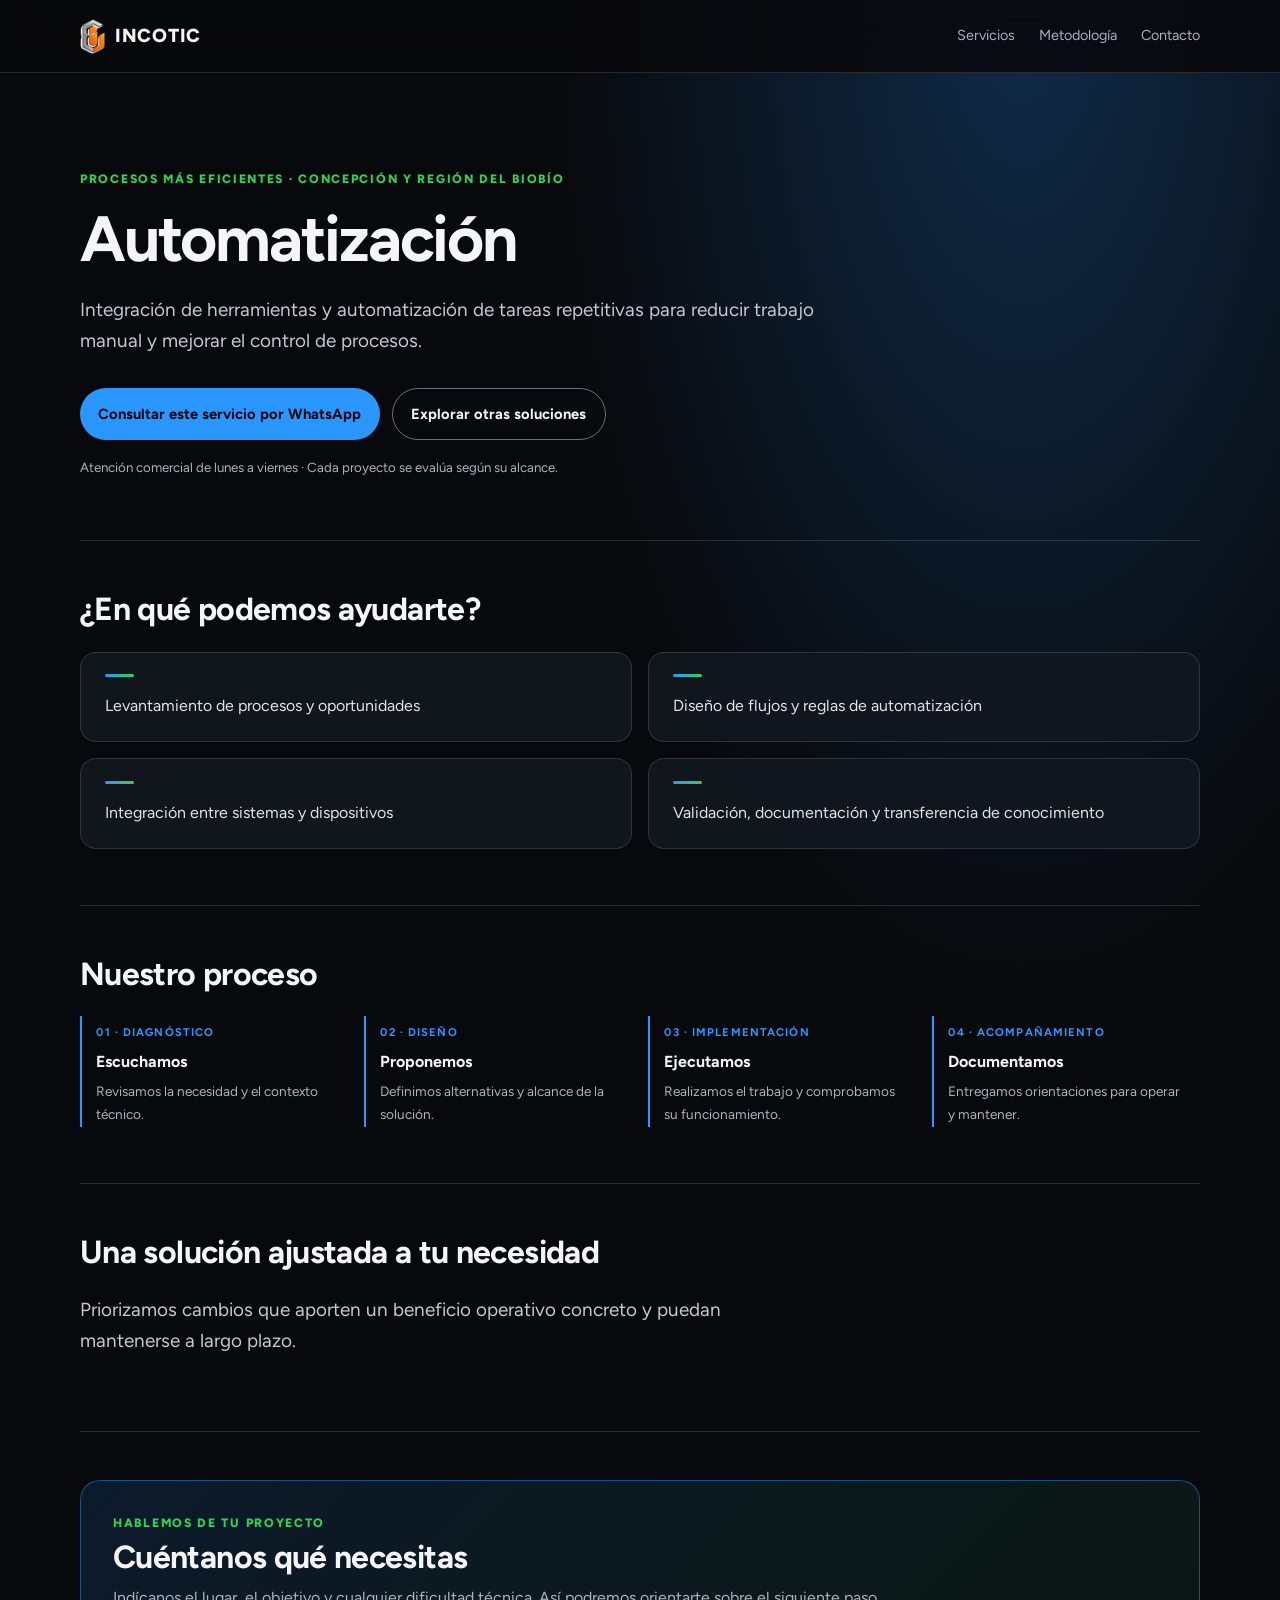
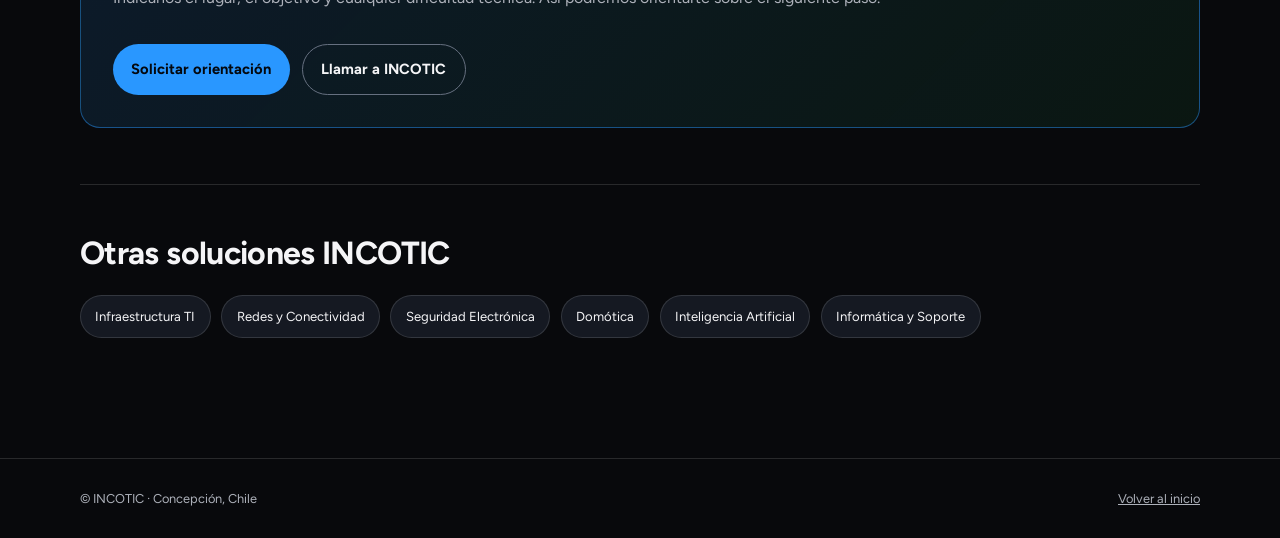
==== servicios/automatizacion.html @ 1e8f717e "Add seven dedicated INCOTIC service landing pages" ====
<!DOCTYPE html>
<html lang="es-CL">
<head>
<meta charset="utf-8"><meta name="viewport" content="width=device-width,initial-scale=1">
<title>Automatización en Concepción y Biobío | INCOTIC</title>
<meta name="description" content="Integración de herramientas y automatización de tareas repetitivas para reducir trabajo manual y mejorar el control de procesos. INCOTIC, Concepción y Región del Biobío.">
<link rel="canonical" href="https://incotic.vercel.app/servicios/automatizacion.html">
<meta property="og:type" content="website"><meta property="og:locale" content="es_CL">
<meta property="og:title" content="Automatización | INCOTIC"><meta property="og:description" content="Integración de herramientas y automatización de tareas repetitivas para reducir trabajo manual y mejorar el control de procesos.">
<meta property="og:url" content="https://incotic.vercel.app/servicios/automatizacion.html"><meta property="og:image" content="https://incotic.vercel.app/og-image.jpg">
<link rel="icon" href="/logo.png" type="image/png">
<link rel="preconnect" href="https://fonts.googleapis.com">
<link rel="preconnect" href="https://fonts.gstatic.com" crossorigin>
<link href="https://fonts.googleapis.com/css2?family=Figtree:wght@400;500;600;700;800&display=swap" rel="stylesheet">
<link rel="stylesheet" href="/servicios.css">
<script type="application/ld+json">{"@context":"https://schema.org","@type":"Service","name":"Automatización","serviceType":"Automatización","description":"Integración de herramientas y automatización de tareas repetitivas para reducir trabajo manual y mejorar el control de procesos.","url":"https://incotic.vercel.app/servicios/automatizacion.html","provider":{"@type":"Organization","name":"INCOTIC","url":"https://incotic.vercel.app/"},"areaServed":{"@type":"AdministrativeArea","name":"Región del Biobío, Chile"}}</script>
</head>
<body>
<a href="#contenido" class="skip">Saltar al contenido</a>
<header class="site-header"><nav class="shell nav" aria-label="Navegación principal">
<a class="brand" href="/"><img src="/logo.png" alt="" width="25" height="35"> INCOTIC</a>
<div class="nav-links"><a href="/#soluciones">Servicios</a><a href="/#metodologia">Metodología</a><a href="/#contacto">Contacto</a></div>
</nav></header>
<main id="contenido" class="shell">
<section class="hero" aria-labelledby="servicio-titulo">
<div class="eyebrow">Procesos más eficientes · Concepción y Región del Biobío</div>
<h1 id="servicio-titulo">Automatización</h1>
<p class="lede">Integración de herramientas y automatización de tareas repetitivas para reducir trabajo manual y mejorar el control de procesos.</p>
<div class="actions"><a class="action action-primary" href="https://wa.me/56973828553?text=Hola%2C%20quisiera%20una%20evaluaci%C3%B3n%20sobre%20Automatizaci%C3%B3n%20para%20mi%20proyecto." target="_blank" rel="noopener noreferrer">Consultar este servicio por WhatsApp</a><a class="action action-secondary" href="/#soluciones">Explorar otras soluciones</a></div>
<p class="note">Atención comercial de lunes a viernes · Cada proyecto se evalúa según su alcance.</p>
</section>
<section class="section" aria-labelledby="alcance"><h2 id="alcance">¿En qué podemos ayudarte?</h2>
<div class="grid"><article class="tile"><p>Levantamiento de procesos y oportunidades</p></article>
<article class="tile"><p>Diseño de flujos y reglas de automatización</p></article>
<article class="tile"><p>Integración entre sistemas y dispositivos</p></article>
<article class="tile"><p>Validación, documentación y transferencia de conocimiento</p></article></div></section>
<section class="section" aria-labelledby="metodo"><h2 id="metodo">Nuestro proceso</h2>
<div class="process">
<div class="step"><b>01 · Diagnóstico</b><h3>Escuchamos</h3><p>Revisamos la necesidad y el contexto técnico.</p></div>
<div class="step"><b>02 · Diseño</b><h3>Proponemos</h3><p>Definimos alternativas y alcance de la solución.</p></div>
<div class="step"><b>03 · Implementación</b><h3>Ejecutamos</h3><p>Realizamos el trabajo y comprobamos su funcionamiento.</p></div>
<div class="step"><b>04 · Acompañamiento</b><h3>Documentamos</h3><p>Entregamos orientaciones para operar y mantener.</p></div>
</div></section>
<section class="section" aria-labelledby="enfoque"><h2 id="enfoque">Una solución ajustada a tu necesidad</h2><p class="lede">Priorizamos cambios que aporten un beneficio operativo concreto y puedan mantenerse a largo plazo.</p></section>
<section class="section" aria-labelledby="cotiza"><div class="cta"><div class="eyebrow">Hablemos de tu proyecto</div><h2 id="cotiza">Cuéntanos qué necesitas</h2><p>Indícanos el lugar, el objetivo y cualquier dificultad técnica. Así podremos orientarte sobre el siguiente paso.</p><div class="actions"><a class="action action-primary" href="https://wa.me/56973828553?text=Hola%2C%20quisiera%20una%20evaluaci%C3%B3n%20sobre%20Automatizaci%C3%B3n%20para%20mi%20proyecto." target="_blank" rel="noopener noreferrer">Solicitar orientación</a><a class="action action-secondary" href="tel:+56973828553">Llamar a INCOTIC</a></div></div></section>
<section class="section" aria-labelledby="otros"><h2 id="otros">Otras soluciones INCOTIC</h2><nav class="other-services" aria-label="Otros servicios"><a href="/servicios/infraestructura-ti.html">Infraestructura TI</a><a href="/servicios/redes-y-conectividad.html">Redes y Conectividad</a><a href="/servicios/seguridad-electronica.html">Seguridad Electrónica</a><a href="/servicios/domotica.html">Domótica</a><a href="/servicios/inteligencia-artificial.html">Inteligencia Artificial</a><a href="/servicios/informatica.html">Informática y Soporte</a></nav></section>
</main>
<footer class="site-footer"><div class="shell footer-inner"><span>© INCOTIC · Concepción, Chile</span><a href="/">Volver al inicio</a></div></footer>
</body>
</html>
---- servicios.css ----
:root{color-scheme:dark;--bg:#08090c;--surface:#12161e;--line:rgba(255,255,255,.13);--text:#f5f5f7;--muted:#adb1ba;--blue:#2997ff;--green:#30d158}
*{box-sizing:border-box}html{scroll-behavior:smooth}body{margin:0;font-family:Figtree,system-ui,sans-serif;color:var(--text);background:radial-gradient(ellipse at 80% 0%,#102b48 0,transparent 33%),var(--bg);line-height:1.65}
a{color:inherit}a:focus-visible{outline:3px solid var(--blue);outline-offset:4px;border-radius:4px}
.shell{width:min(1120px,calc(100% - 2.5rem));margin:0 auto}
.site-header{border-bottom:1px solid var(--line);background:rgba(8,9,12,.88);backdrop-filter:blur(16px);position:sticky;top:0;z-index:30}
.nav{min-height:72px;display:flex;align-items:center;justify-content:space-between;gap:1rem}.brand{display:inline-flex;align-items:center;gap:.65rem;font-size:1.18rem;font-weight:800;text-decoration:none;letter-spacing:.04em}.brand img{height:35px;width:auto}.nav-links{display:flex;flex-wrap:wrap;gap:clamp(.8rem,3vw,1.5rem)}.nav-links a{text-decoration:none;color:var(--muted);font-size:.9rem}.nav-links a:hover{color:#fff}
.skip{position:absolute;left:1rem;top:-5rem;background:#fff;color:#111;padding:.65rem 1rem;z-index:100}.skip:focus{top:.5rem}
.hero{padding:clamp(3.5rem,8vw,6rem) 0 3rem}.eyebrow{color:var(--green);font-size:.76rem;letter-spacing:.14em;text-transform:uppercase;font-weight:800}.hero h1{font-size:clamp(2.2rem,5.6vw,4rem);max-width:840px;line-height:1.13;letter-spacing:-.035em;margin:.85rem 0 1.2rem}.lede{max-width:740px;color:#c6c9d2;font-size:clamp(1rem,2.3vw,1.18rem)}
.actions{display:flex;flex-wrap:wrap;gap:.75rem;margin-top:2rem}.action{min-height:46px;display:inline-flex;align-items:center;justify-content:center;padding:.78rem 1.15rem;border-radius:999px;text-decoration:none;font-weight:700;font-size:.92rem}.action-primary{background:var(--blue);color:#04080e}.action-secondary{border:1px solid #667080;color:#f5f5f7}
.note{color:var(--muted);font-size:.83rem;margin-top:1.1rem}
.section{padding:3rem 0 3.5rem;border-top:1px solid var(--line)}.section h2{font-size:clamp(1.45rem,3vw,2rem);line-height:1.25;letter-spacing:-.02em;margin:0 0 1.4rem}.grid{display:grid;grid-template-columns:repeat(2,minmax(0,1fr));gap:1rem}
.tile{background:rgba(19,24,32,.85);border:1px solid var(--line);border-radius:16px;padding:1.35rem 1.5rem}.tile::before{content:"";display:block;width:29px;height:3px;background:linear-gradient(90deg,var(--blue),var(--green));border-radius:3px;margin-bottom:1rem}.tile p{margin:0;color:#e2e3e7}
.process{display:grid;grid-template-columns:repeat(4,minmax(0,1fr));gap:1rem}.step{border-left:2px solid var(--blue);padding:.1rem .9rem}.step b{color:var(--blue);font-size:.7rem;letter-spacing:.1em;text-transform:uppercase}.step h3{font-size:1rem;margin:.3rem 0}.step p{font-size:.85rem;color:var(--muted);margin:0}
.cta{padding:2rem;border:1px solid rgba(41,151,255,.45);border-radius:20px;background:linear-gradient(135deg,rgba(41,151,255,.13),rgba(48,209,88,.07))}.cta h2{margin:.25rem 0}.cta p{color:var(--muted);margin:.5rem 0}
.other-services{display:flex;flex-wrap:wrap;gap:.65rem}.other-services a{display:inline-flex;align-items:center;border:1px solid var(--line);background:#151922;padding:.6rem .9rem;border-radius:999px;text-decoration:none;font-size:.82rem}.other-services a:hover{border-color:var(--blue)}
.site-footer{margin-top:4rem;padding:1.8rem 0;border-top:1px solid var(--line);color:var(--muted);font-size:.8rem}.footer-inner{display:flex;align-items:center;justify-content:space-between;flex-wrap:wrap;gap:1rem}
@media(max-width:680px){.shell{width:min(100% - 1.5rem,1120px)}.nav{min-height:65px;flex-wrap:wrap;padding:.6rem 0}.nav-links{gap:.7rem 1.2rem}.hero{padding-top:2.6rem}.grid,.process{grid-template-columns:1fr}.actions .action{width:100%}.tile{padding:1.1rem}.cta{padding:1.4rem}}
@media(prefers-reduced-motion:reduce){html{scroll-behavior:auto}}
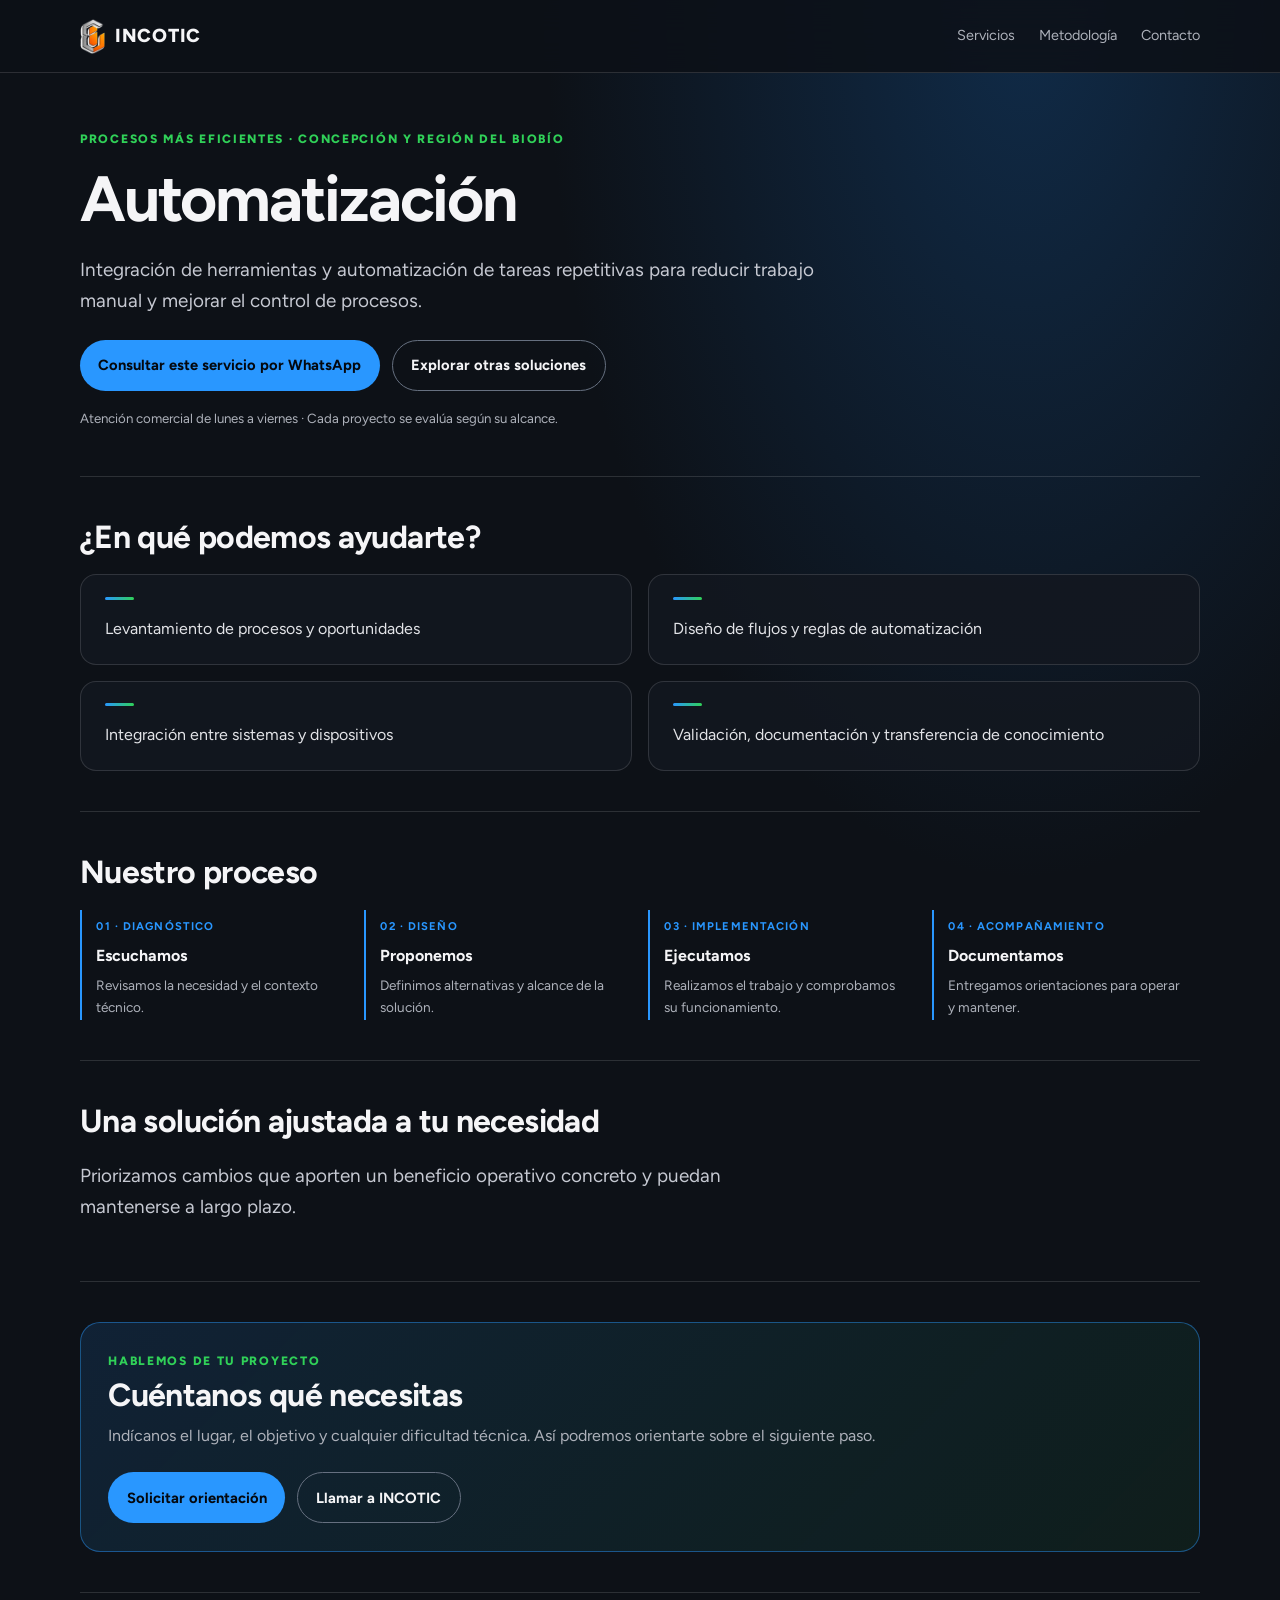
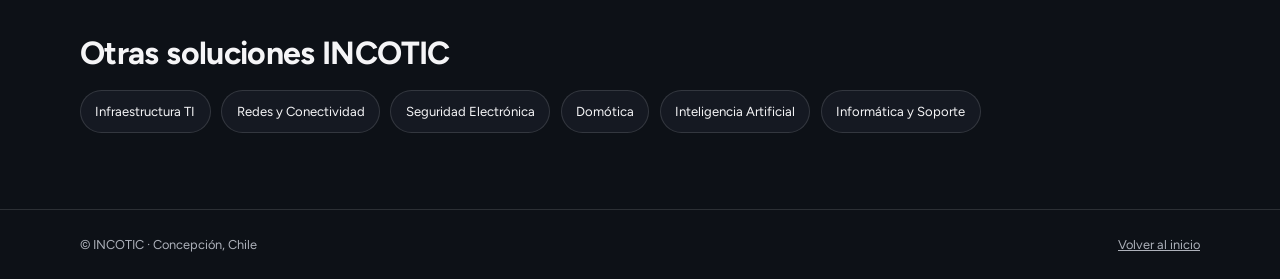
==== commit 472d0331: "Agrega páginas de servicio, accesibilidad y pruebas automáticas Porta lo útil del PR #4 adaptado a G" ====
--- a/servicios/automatizacion.html
+++ b/servicios/automatizacion.html
@@ -4,29 +4,29 @@
 <meta charset="utf-8"><meta name="viewport" content="width=device-width,initial-scale=1">
 <title>Automatización en Concepción y Biobío | INCOTIC</title>
 <meta name="description" content="Integración de herramientas y automatización de tareas repetitivas para reducir trabajo manual y mejorar el control de procesos. INCOTIC, Concepción y Región del Biobío.">
-<link rel="canonical" href="https://incotic.vercel.app/servicios/automatizacion.html">
+<link rel="canonical" href="https://www.incotic.com/servicios/automatizacion.html">
 <meta property="og:type" content="website"><meta property="og:locale" content="es_CL">
 <meta property="og:title" content="Automatización | INCOTIC"><meta property="og:description" content="Integración de herramientas y automatización de tareas repetitivas para reducir trabajo manual y mejorar el control de procesos.">
-<meta property="og:url" content="https://incotic.vercel.app/servicios/automatizacion.html"><meta property="og:image" content="https://incotic.vercel.app/og-image.jpg">
-<link rel="icon" href="/logo.png" type="image/png">
+<meta property="og:url" content="https://www.incotic.com/servicios/automatizacion.html"><meta property="og:image" content="https://www.incotic.com/og-image.jpg">
+<link rel="icon" href="../logo.png" type="image/png">
 <link rel="preconnect" href="https://fonts.googleapis.com">
 <link rel="preconnect" href="https://fonts.gstatic.com" crossorigin>
 <link href="https://fonts.googleapis.com/css2?family=Figtree:wght@400;500;600;700;800&display=swap" rel="stylesheet">
-<link rel="stylesheet" href="/servicios.css">
-<script type="application/ld+json">{"@context":"https://schema.org","@type":"Service","name":"Automatización","serviceType":"Automatización","description":"Integración de herramientas y automatización de tareas repetitivas para reducir trabajo manual y mejorar el control de procesos.","url":"https://incotic.vercel.app/servicios/automatizacion.html","provider":{"@type":"Organization","name":"INCOTIC","url":"https://incotic.vercel.app/"},"areaServed":{"@type":"AdministrativeArea","name":"Región del Biobío, Chile"}}</script>
+<link rel="stylesheet" href="../servicios.css">
+<script type="application/ld+json">{"@context":"https://schema.org","@type":"Service","name":"Automatización","serviceType":"Automatización","description":"Integración de herramientas y automatización de tareas repetitivas para reducir trabajo manual y mejorar el control de procesos.","url":"https://www.incotic.com/servicios/automatizacion.html","provider":{"@type":"Organization","name":"INCOTIC","url":"https://www.incotic.com/"},"areaServed":{"@type":"AdministrativeArea","name":"Región del Biobío, Chile"}}</script>
 </head>
 <body>
 <a href="#contenido" class="skip">Saltar al contenido</a>
 <header class="site-header"><nav class="shell nav" aria-label="Navegación principal">
-<a class="brand" href="/"><img src="/logo.png" alt="" width="25" height="35"> INCOTIC</a>
-<div class="nav-links"><a href="/#soluciones">Servicios</a><a href="/#metodologia">Metodología</a><a href="/#contacto">Contacto</a></div>
+<a class="brand" href="../index.html"><img src="../logo.png" alt="" width="25" height="35"> INCOTIC</a>
+<div class="nav-links"><a href="../index.html#soluciones">Servicios</a><a href="../index.html#metodologia">Metodología</a><a href="../index.html#contacto">Contacto</a></div>
 </nav></header>
 <main id="contenido" class="shell">
 <section class="hero" aria-labelledby="servicio-titulo">
 <div class="eyebrow">Procesos más eficientes · Concepción y Región del Biobío</div>
 <h1 id="servicio-titulo">Automatización</h1>
 <p class="lede">Integración de herramientas y automatización de tareas repetitivas para reducir trabajo manual y mejorar el control de procesos.</p>
-<div class="actions"><a class="action action-primary" href="https://wa.me/56973828553?text=Hola%2C%20quisiera%20una%20evaluaci%C3%B3n%20sobre%20Automatizaci%C3%B3n%20para%20mi%20proyecto." target="_blank" rel="noopener noreferrer">Consultar este servicio por WhatsApp</a><a class="action action-secondary" href="/#soluciones">Explorar otras soluciones</a></div>
+<div class="actions"><a class="action action-primary" href="https://wa.me/56973828553?text=Hola%2C%20quisiera%20una%20evaluaci%C3%B3n%20sobre%20Automatizaci%C3%B3n%20para%20mi%20proyecto." target="_blank" rel="noopener noreferrer">Consultar este servicio por WhatsApp</a><a class="action action-secondary" href="../index.html#soluciones">Explorar otras soluciones</a></div>
 <p class="note">Atención comercial de lunes a viernes · Cada proyecto se evalúa según su alcance.</p>
 </section>
 <section class="section" aria-labelledby="alcance"><h2 id="alcance">¿En qué podemos ayudarte?</h2>
@@ -43,8 +43,8 @@
 </div></section>
 <section class="section" aria-labelledby="enfoque"><h2 id="enfoque">Una solución ajustada a tu necesidad</h2><p class="lede">Priorizamos cambios que aporten un beneficio operativo concreto y puedan mantenerse a largo plazo.</p></section>
 <section class="section" aria-labelledby="cotiza"><div class="cta"><div class="eyebrow">Hablemos de tu proyecto</div><h2 id="cotiza">Cuéntanos qué necesitas</h2><p>Indícanos el lugar, el objetivo y cualquier dificultad técnica. Así podremos orientarte sobre el siguiente paso.</p><div class="actions"><a class="action action-primary" href="https://wa.me/56973828553?text=Hola%2C%20quisiera%20una%20evaluaci%C3%B3n%20sobre%20Automatizaci%C3%B3n%20para%20mi%20proyecto." target="_blank" rel="noopener noreferrer">Solicitar orientación</a><a class="action action-secondary" href="tel:+56973828553">Llamar a INCOTIC</a></div></div></section>
-<section class="section" aria-labelledby="otros"><h2 id="otros">Otras soluciones INCOTIC</h2><nav class="other-services" aria-label="Otros servicios"><a href="/servicios/infraestructura-ti.html">Infraestructura TI</a><a href="/servicios/redes-y-conectividad.html">Redes y Conectividad</a><a href="/servicios/seguridad-electronica.html">Seguridad Electrónica</a><a href="/servicios/domotica.html">Domótica</a><a href="/servicios/inteligencia-artificial.html">Inteligencia Artificial</a><a href="/servicios/informatica.html">Informática y Soporte</a></nav></section>
+<section class="section" aria-labelledby="otros"><h2 id="otros">Otras soluciones INCOTIC</h2><nav class="other-services" aria-label="Otros servicios"><a href="infraestructura-ti.html">Infraestructura TI</a><a href="redes-y-conectividad.html">Redes y Conectividad</a><a href="seguridad-electronica.html">Seguridad Electrónica</a><a href="domotica.html">Domótica</a><a href="inteligencia-artificial.html">Inteligencia Artificial</a><a href="informatica.html">Informática y Soporte</a></nav></section>
 </main>
-<footer class="site-footer"><div class="shell footer-inner"><span>© INCOTIC · Concepción, Chile</span><a href="/">Volver al inicio</a></div></footer>
+<footer class="site-footer"><div class="shell footer-inner"><span>© INCOTIC · Concepción, Chile</span><a href="../index.html">Volver al inicio</a></div></footer>
 </body>
 </html>
--- a/servicios.css
+++ b/servicios.css
@@ -1,18 +1,18 @@
-:root{color-scheme:dark;--bg:#08090c;--surface:#12161e;--line:rgba(255,255,255,.13);--text:#f5f5f7;--muted:#adb1ba;--blue:#2997ff;--green:#30d158}
+:root{color-scheme:dark;--bg:#0d1117;--surface:#1b222d;--line:rgba(255,255,255,.13);--text:#f5f5f7;--muted:#adb1ba;--blue:#2997ff;--green:#30d158}
 *{box-sizing:border-box}html{scroll-behavior:smooth}body{margin:0;font-family:Figtree,system-ui,sans-serif;color:var(--text);background:radial-gradient(ellipse at 80% 0%,#102b48 0,transparent 33%),var(--bg);line-height:1.65}
 a{color:inherit}a:focus-visible{outline:3px solid var(--blue);outline-offset:4px;border-radius:4px}
 .shell{width:min(1120px,calc(100% - 2.5rem));margin:0 auto}
-.site-header{border-bottom:1px solid var(--line);background:rgba(8,9,12,.88);backdrop-filter:blur(16px);position:sticky;top:0;z-index:30}
+.site-header{border-bottom:1px solid var(--line);background:rgba(13,17,23,.88);backdrop-filter:blur(16px);position:sticky;top:0;z-index:30}
 .nav{min-height:72px;display:flex;align-items:center;justify-content:space-between;gap:1rem}.brand{display:inline-flex;align-items:center;gap:.65rem;font-size:1.18rem;font-weight:800;text-decoration:none;letter-spacing:.04em}.brand img{height:35px;width:auto}.nav-links{display:flex;flex-wrap:wrap;gap:clamp(.8rem,3vw,1.5rem)}.nav-links a{text-decoration:none;color:var(--muted);font-size:.9rem}.nav-links a:hover{color:#fff}
 .skip{position:absolute;left:1rem;top:-5rem;background:#fff;color:#111;padding:.65rem 1rem;z-index:100}.skip:focus{top:.5rem}
-.hero{padding:clamp(3.5rem,8vw,6rem) 0 3rem}.eyebrow{color:var(--green);font-size:.76rem;letter-spacing:.14em;text-transform:uppercase;font-weight:800}.hero h1{font-size:clamp(2.2rem,5.6vw,4rem);max-width:840px;line-height:1.13;letter-spacing:-.035em;margin:.85rem 0 1.2rem}.lede{max-width:740px;color:#c6c9d2;font-size:clamp(1rem,2.3vw,1.18rem)}
-.actions{display:flex;flex-wrap:wrap;gap:.75rem;margin-top:2rem}.action{min-height:46px;display:inline-flex;align-items:center;justify-content:center;padding:.78rem 1.15rem;border-radius:999px;text-decoration:none;font-weight:700;font-size:.92rem}.action-primary{background:var(--blue);color:#04080e}.action-secondary{border:1px solid #667080;color:#f5f5f7}
+.hero{padding:clamp(2.5rem,5vw,3.5rem) 0 clamp(1.5rem,3vw,2rem)}.eyebrow{color:var(--green);font-size:.76rem;letter-spacing:.14em;text-transform:uppercase;font-weight:800}.hero h1{font-size:clamp(2.2rem,5.6vw,4rem);max-width:840px;line-height:1.13;letter-spacing:-.035em;margin:.85rem 0 1.2rem}.lede{max-width:740px;color:#c6c9d2;font-size:clamp(1rem,2.3vw,1.18rem)}
+.actions{display:flex;flex-wrap:wrap;gap:.75rem;margin-top:1.45rem}.action{min-height:46px;display:inline-flex;align-items:center;justify-content:center;padding:.78rem 1.15rem;border-radius:999px;text-decoration:none;font-weight:700;font-size:.92rem}.action-primary{background:var(--blue);color:#04080e}.action-secondary{border:1px solid #667080;color:#f5f5f7}
 .note{color:var(--muted);font-size:.83rem;margin-top:1.1rem}
-.section{padding:3rem 0 3.5rem;border-top:1px solid var(--line)}.section h2{font-size:clamp(1.45rem,3vw,2rem);line-height:1.25;letter-spacing:-.02em;margin:0 0 1.4rem}.grid{display:grid;grid-template-columns:repeat(2,minmax(0,1fr));gap:1rem}
+.section{padding:clamp(1.8rem,3.2vw,2.5rem) 0;border-top:1px solid var(--line)}.section h2{font-size:clamp(1.45rem,3vw,2rem);line-height:1.25;letter-spacing:-.02em;margin:0 0 1.1rem}.grid{display:grid;grid-template-columns:repeat(2,minmax(0,1fr));gap:1rem}
 .tile{background:rgba(19,24,32,.85);border:1px solid var(--line);border-radius:16px;padding:1.35rem 1.5rem}.tile::before{content:"";display:block;width:29px;height:3px;background:linear-gradient(90deg,var(--blue),var(--green));border-radius:3px;margin-bottom:1rem}.tile p{margin:0;color:#e2e3e7}
 .process{display:grid;grid-template-columns:repeat(4,minmax(0,1fr));gap:1rem}.step{border-left:2px solid var(--blue);padding:.1rem .9rem}.step b{color:var(--blue);font-size:.7rem;letter-spacing:.1em;text-transform:uppercase}.step h3{font-size:1rem;margin:.3rem 0}.step p{font-size:.85rem;color:var(--muted);margin:0}
-.cta{padding:2rem;border:1px solid rgba(41,151,255,.45);border-radius:20px;background:linear-gradient(135deg,rgba(41,151,255,.13),rgba(48,209,88,.07))}.cta h2{margin:.25rem 0}.cta p{color:var(--muted);margin:.5rem 0}
+.cta{padding:1.7rem;border:1px solid rgba(41,151,255,.45);border-radius:20px;background:linear-gradient(135deg,rgba(41,151,255,.13),rgba(48,209,88,.07))}.cta h2{margin:.25rem 0}.cta p{color:var(--muted);margin:.5rem 0}
 .other-services{display:flex;flex-wrap:wrap;gap:.65rem}.other-services a{display:inline-flex;align-items:center;border:1px solid var(--line);background:#151922;padding:.6rem .9rem;border-radius:999px;text-decoration:none;font-size:.82rem}.other-services a:hover{border-color:var(--blue)}
-.site-footer{margin-top:4rem;padding:1.8rem 0;border-top:1px solid var(--line);color:var(--muted);font-size:.8rem}.footer-inner{display:flex;align-items:center;justify-content:space-between;flex-wrap:wrap;gap:1rem}
-@media(max-width:680px){.shell{width:min(100% - 1.5rem,1120px)}.nav{min-height:65px;flex-wrap:wrap;padding:.6rem 0}.nav-links{gap:.7rem 1.2rem}.hero{padding-top:2.6rem}.grid,.process{grid-template-columns:1fr}.actions .action{width:100%}.tile{padding:1.1rem}.cta{padding:1.4rem}}
+.site-footer{margin-top:2.25rem;padding:1.5rem 0;border-top:1px solid var(--line);color:var(--muted);font-size:.8rem}.footer-inner{display:flex;align-items:center;justify-content:space-between;flex-wrap:wrap;gap:1rem}
+@media(max-width:680px){.shell{width:min(100% - 1.5rem,1120px)}.nav{min-height:65px;flex-wrap:wrap;padding:.6rem 0}.nav-links{gap:.7rem 1.2rem}.hero{padding-top:2rem;padding-bottom:1.4rem}.section{padding:1.7rem 0}.grid,.process{grid-template-columns:1fr}.actions .action{width:100%}.tile{padding:1.1rem}.cta{padding:1.4rem}}
 @media(prefers-reduced-motion:reduce){html{scroll-behavior:auto}}
